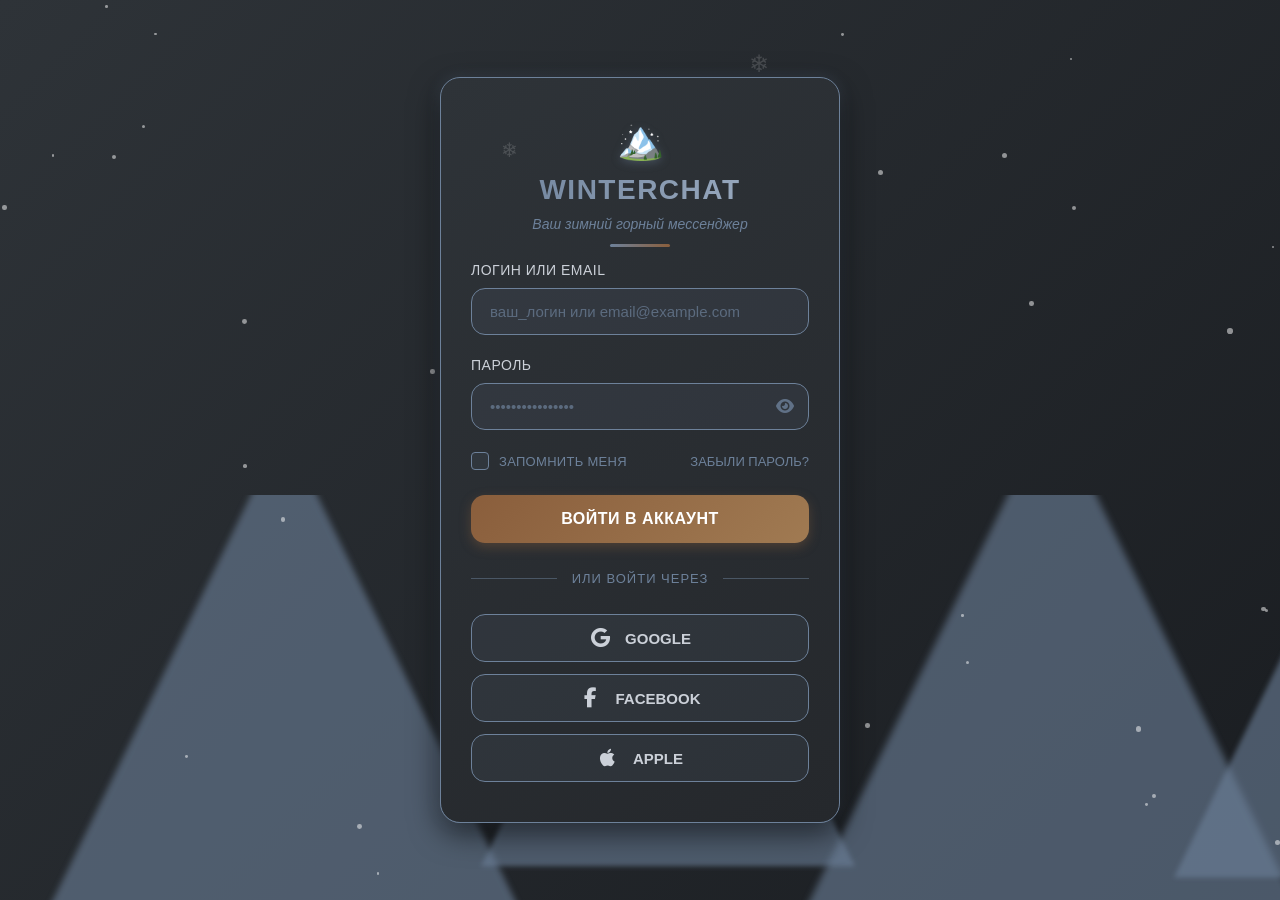
==== frontend/login.html @ 5ad44d59 "auth services" ====
<!DOCTYPE html>
<html lang="ru">
<head>
    <meta charset="UTF-8">
    <meta name="viewport" content="width=device-width, initial-scale=1.0">
    <title>Alpine Messenger - Вход</title>
    <style>
        * {
            margin: 0;
            padding: 0;
            box-sizing: border-box;
        }

        :root {
            --dark: #2E3338;      /* Тёмный фон */
            --mountain: #6D819A;  /* Серо-голубой (горы) */
            --wood: #8A5E3C;      /* Коричневый (дерево) */
            --frost: rgba(109, 129, 154, 0.1);
            --snow: rgba(255, 255, 255, 0.05);
        }

        body {
            font-family: 'Segoe UI', Tahoma, Geneva, Verdana, sans-serif;
            background: linear-gradient(135deg, var(--dark), #1a1d21);
            color: white;
            min-height: 100vh;
            display: flex;
            align-items: center;
            justify-content: center;
            overflow: hidden;
            position: relative;
        }

        /* Снег */
        .snow {
            position: fixed;
            top: 0;
            left: 0;
            width: 100%;
            height: 100%;
            pointer-events: none;
            z-index: 1;
        }

        .snowflake {
            position: absolute;
            width: 5px;
            height: 5px;
            background: white;
            border-radius: 50%;
            opacity: 0.5;
            animation: fall linear infinite;
        }

        @keyframes fall {
            to {
                transform: translateY(100vh) rotate(360deg);
            }
        }

        /* Горы */
        .mountains {
            position: fixed;
            bottom: 0;
            left: 0;
            width: 100%;
            height: 45%;
            z-index: 0;
            overflow: hidden;
        }

        .mountain {
            position: absolute;
            bottom: 0;
            width: 0;
            height: 0;
            border-left: 220px solid transparent;
            border-right: 220px solid transparent;
            border-bottom: 450px solid var(--mountain);
            filter: blur(3px);
            opacity: 0.6;
            animation: float 10s ease-in-out infinite;
        }

        .mountain:nth-child(1) {
            left: 5%;
            animation-delay: 0s;
            transform: scale(1.1);
        }

        .mountain:nth-child(2) {
            left: 35%;
            animation-delay: 3s;
            transform: scale(0.85);
        }

        .mountain:nth-child(3) {
            left: 65%;
            animation-delay: 6s;
            transform: scale(1.2);
        }

        .mountain:nth-child(4) {
            left: 90%;
            animation-delay: 9s;
            transform: scale(0.9);
        }

        @keyframes float {
            0%, 100% { transform: translateY(0) scale(var(--scale)); }
            50% { transform: translateY(-25px) scale(var(--scale)); }
        }

        /* Форма логина */
        .login-container {
            width: 100%;
            max-width: 400px;
            background: linear-gradient(145deg, var(--dark), #25282c);
            backdrop-filter: blur(8px);
            border-radius: 20px;
            padding: 40px 30px;
            box-shadow: 0 10px 30px rgba(0, 0, 0, 0.6),
                        0 0 15px rgba(109, 129, 154, 0.3);
            border: 1px solid var(--mountain);
            position: relative;
            z-index: 10;
            animation: slideUp 0.6s ease-out;
        }

        @keyframes slideUp {
            from {
                opacity: 0;
                transform: translateY(30px);
            }
            to {
                opacity: 1;
                transform: translateY(0);
            }
        }

        .login-header {
            text-align: center;
            margin-bottom: 30px;
            position: relative;
        }

        .login-header::after {
            content: '';
            position: absolute;
            bottom: -15px;
            left: 50%;
            transform: translateX(-50%);
            width: 60px;
            height: 3px;
            background: linear-gradient(90deg, var(--mountain), var(--wood));
            border-radius: 3px;
        }

        .logo {
            font-size: 38px;
            margin-bottom: 12px;
            color: white;
            text-shadow: 0 2px 10px rgba(109, 129, 154, 0.4);
            animation: snowflakeFloat 5s ease-in-out infinite;
        }

        @keyframes snowflakeFloat {
            0%, 100% { transform: translateY(0) rotate(0deg); }
            50% { transform: translateY(-8px) rotate(8deg); }
        }

        .logo-text {
            font-size: 28px;
            font-weight: 700;
            letter-spacing: 1.5px;
            background: linear-gradient(90deg, var(--mountain), #a0b0c5);
            -webkit-background-clip: text;
            -webkit-text-fill-color: transparent;
            background-clip: text;
        }

        .subtitle {
            color: var(--mountain);
            font-size: 14px;
            margin-top: 10px;
            font-style: italic;
        }

        .form-group {
            margin-bottom: 22px;
        }

        .form-group label {
            display: block;
            margin-bottom: 10px;
            font-weight: 500;
            font-size: 14px;
            color: #cbd0d8;
            letter-spacing: 0.5px;
        }

        .form-control {
            width: 100%;
            padding: 14px 18px;
            border: 1px solid var(--mountain);
            border-radius: 14px;
            background: var(--frost);
            color: white;
            font-size: 15px;
            outline: none;
            transition: all 0.3s ease;
        }

        .form-control:focus {
            background: rgba(109, 129, 154, 0.15);
            border-color: #a0b0c5;
            box-shadow: 0 0 0 3px rgba(109, 129, 154, 0.2);
        }

        .form-control::placeholder {
            color: var(--mountain);
            opacity: 0.7;
        }

        .remember-forgot {
            display: flex;
            justify-content: space-between;
            align-items: center;
            margin-bottom: 25px;
            font-size: 13px;
        }

        .remember-me {
            display: flex;
            align-items: center;
            gap: 10px;
            cursor: pointer;
        }

        .checkbox {
            width: 18px;
            height: 18px;
            border-radius: 4px;
            background: var(--frost);
            border: 1px solid var(--mountain);
            display: flex;
            align-items: center;
            justify-content: center;
            cursor: pointer;
            transition: all 0.2s ease;
        }

        .checkbox.checked {
            background: var(--wood);
            border-color: var(--wood);
        }

        .checkbox.checked::after {
            content: '✓';
            color: white;
            font-size: 12px;
            font-weight: bold;
        }

        .forgot-password {
            color: var(--mountain);
            text-decoration: none;
            transition: color 0.3s ease;
            font-size: 13px;
        }

        .forgot-password:hover {
            color: #a0b0c5;
        }

        .login-btn {
            width: 100%;
            padding: 15px;
            border: none;
            border-radius: 14px;
            background: linear-gradient(135deg, var(--wood), #a07a52);
            color: white;
            font-size: 16px;
            font-weight: 600;
            cursor: pointer;
            transition: all 0.3s ease;
            position: relative;
            overflow: hidden;
            box-shadow: 0 4px 12px rgba(138, 94, 60, 0.4);
            letter-spacing: 0.5px;
        }

        .login-btn:hover {
            background: linear-gradient(135deg, #9a6a45, #b08a60);
            transform: translateY(-2px);
            box-shadow: 0 6px 16px rgba(138, 94, 60, 0.6);
        }

        .login-btn:active {
            transform: translateY(0);
        }

        .login-btn:disabled {
            opacity: 0.7;
            cursor: not-allowed;
            transform: none;
        }

        .divider {
            display: flex;
            align-items: center;
            gap: 15px;
            margin: 28px 0;
            position: relative;
        }

        .divider::before,
        .divider::after {
            content: '';
            flex: 1;
            height: 1px;
            background: var(--mountain);
            opacity: 0.5;
        }

        .divider-text {
            color: var(--mountain);
            font-size: 13px;
            font-weight: 500;
            letter-spacing: 1px;
        }

        .social-login {
            display: flex;
            flex-direction: column;
            gap: 12px;
        }

        .social-btn {
            display: flex;
            align-items: center;
            justify-content: center;
            gap: 14px;
            padding: 13px;
            border-radius: 14px;
            border: 1px solid var(--mountain);
            background: var(--frost);
            color: #cbd0d8;
            font-weight: 600;
            cursor: pointer;
            transition: all 0.3s ease;
            font-size: 15px;
        }

        .social-btn:hover {
            background: rgba(109, 129, 154, 0.2);
            color: white;
            transform: translateY(-2px);
            border-color: #a0b0c5;
        }

        .social-btn i {
            font-size: 20px;
            width: 22px;
            text-align: center;
        }

        .snowflake-deco {
            position: absolute;
            font-size: 20px;
            opacity: 0.15;
            pointer-events: none;
            z-index: 0;
            animation: float 8s ease-in-out infinite;
        }

        .snowflake-deco:nth-child(1) {
            top: 20px;
            left: 30px;
            animation-delay: 0s;
        }

        .snowflake-deco:nth-child(2) {
            bottom: 40px;
            right: 40px;
            animation-delay: 3s;
            font-size: 24px;
        }

        @keyframes float {
            0%, 100% { transform: translateY(0) rotate(0deg); }
            50% { transform: translateY(-15px) rotate(15deg); }
        }

        @media (max-width: 480px) {
            .login-container {
                max-width: 95%;
                padding: 30px 20px;
                margin: 15px;
            }
            
            .logo {
                font-size: 32px;
            }
            
            .logo-text {
                font-size: 24px;
            }
            
            .mountain {
                border-left: 140px solid transparent;
                border-right: 140px solid transparent;
                border-bottom: 280px solid var(--mountain);
            }
        }
    </style>
    <link rel="stylesheet" href="https://cdnjs.cloudflare.com/ajax/libs/font-awesome/6.4.0/css/all.min.css">
</head>
<body>
    <div class="snow" id="snow"></div>
    <div class="mountains">
        <div class="mountain" style="--scale: 1.1"></div>
        <div class="mountain" style="--scale: 0.85"></div>
        <div class="mountain" style="--scale: 1.2"></div>
        <div class="mountain" style="--scale: 0.9"></div>
    </div>

    <div class="login-container">
        <div style="position: relative; z-index: 2;">
            <div class="snowflake-deco">❄</div>
            <div class="snowflake-deco">❄</div>
        </div>
        
        <div class="login-header">
            <div class="logo">🏔️</div>
            <div class="logo-text">WINTERCHAT</div>
            <div class="subtitle">Ваш зимний горный мессенджер</div>
        </div>

<form id="loginForm">            
    <div class="form-group">
                <label for="username">ЛОГИН ИЛИ EMAIL</label>
                <input 
                    type="text" 
                    id="username" 
                    class="form-control" 
                    placeholder="ваш_логин или email@example.com"
                    required
                >
            </div>

            <div class="form-group">
                <label for="password">ПАРОЛЬ</label>
                <div style="position: relative;">
                    <input type="password" id="password" class="form-control"  placeholder="••••••••••••••••" required>
                    <button 
                        type="button" 
                        style="position: absolute; right: 15px; top: 50%; transform: translateY(-50%); background: none; border: none; color: var(--mountain); cursor: pointer; font-size: 16px; opacity: 0.8;"
                        onclick="togglePassword()"
                    >
                        <i class="fas fa-eye"></i>
                    </button>
                </div>
            </div>

            <div class="remember-forgot">
                <div class="remember-me" onclick="toggleRemember()">
                    <div class="checkbox" id="rememberCheckbox"></div>
                    <span style="color: var(--mountain); font-size: 13px; letter-spacing: 0.3px;">ЗАПОМНИТЬ МЕНЯ</span>
                </div>
                <a href="#" class="forgot-password" onclick="forgotPassword(event)">ЗАБЫЛИ ПАРОЛЬ?</a>
            </div>

            <button type="submit" class="login-btn" id="loginButton">
                ВОЙТИ В АККАУНТ
            </button>
        </form>

        <div class="divider">
            <span class="divider-text">ИЛИ ВОЙТИ ЧЕРЕЗ</span>
        </div>

        <div class="social-login">
            <button class="social-btn" onclick="socialLogin('Google')">
                <i class="fab fa-google"></i>
                GOOGLE
            </button>
            <button class="social-btn" onclick="socialLogin('Facebook')">
                <i class="fab fa-facebook-f"></i>
                FACEBOOK
            </button>
            <button class="social-btn" onclick="socialLogin('Apple')">
                <i class="fab fa-apple"></i>
                APPLE
            </button>
        </div>
    </div>

<script>
    // ========================================
    // СОЗДАНИЕ СНЕЖИНОК
    // ========================================
    function createSnowflakes() {
        const snowContainer = document.getElementById('snow');
        const snowflakeCount = 50;
        
        for (let i = 0; i < snowflakeCount; i++) {
            const snowflake = document.createElement('div');
            snowflake.classList.add('snowflake');
            
            const size = Math.random() * 4 + 2;
            snowflake.style.width = `${size}px`;
            snowflake.style.height = `${size}px`;
            
            snowflake.style.left = `${Math.random() * 100}%`;
            snowflake.style.top = `${Math.random() * 100}%`;
            
            const duration = Math.random() * 12 + 6;
            snowflake.style.animationDuration = `${duration}s`;
            
            const delay = Math.random() * 5;
            snowflake.style.animationDelay = `${delay}s`;
            
            snowContainer.appendChild(snowflake);
        }
    }

    // ========================================
    // ПОКАЗАТЬ/СКРЫТЬ ПАРОЛЬ
    // ========================================
    function togglePassword() {
        const input = document.getElementById('password');
        const button = event.currentTarget;
        const icon = button.querySelector('i');
        
        if (input.type === 'password') {
            input.type = 'text';
            icon.className = 'fas fa-eye-slash';
        } else {
            input.type = 'password';
            icon.className = 'fas fa-eye';
        }
    }

    // ========================================
    // ЧЕКБОКС "ЗАПОМНИТЬ МЕНЯ"
    // ========================================
    function toggleRemember() {
        const checkbox = document.getElementById('rememberCheckbox');
        checkbox.classList.toggle('checked');
    }

    // ========================================
    // ЗАБЫЛИ ПАРОЛЬ
    // ========================================
    function forgotPassword(e) {
        e.preventDefault();
        alert('Функция восстановления пароля будет доступна позже.');
    }

    // ========================================
    // СОЦИАЛЬНЫЙ ВХОД
    // ========================================
    function socialLogin(provider) {
        alert(`Вход через ${provider} пока не реализован.`);
    }

    // ========================================
    // ОБРАБОТКА ОТПРАВКИ ФОРМЫ 
    // ========================================
    document.getElementById('loginForm').addEventListener('submit', async function(e) {
        e.preventDefault();
        
        console.log('🚀 Форма отправлена');
        
        // Собираем данные формы
        const usernameInput = document.getElementById('username');
        const passwordInput = document.getElementById('password');
        
        const username = usernameInput.value.trim();
        const password = passwordInput.value;

        console.log('📧 Username (до валидации):', username);
        console.log('🔒 Password length (до валидации):', password.length);
        console.log('🔒 Password (до валидации):', password);

        // Валидация на клиенте
        if (!username) {
            alert('⚠️ Пожалуйста, введите логин или email');
            return;
        }
        
        if (!password) {
            alert('⚠️ Пожалуйста, введите пароль');
            return;
        }
        
        if (password.length < 4) {
            alert('⚠️ Пароль должен быть не менее 4 символов');
            return;
        }

        // Визуальная обратная связь
        const btn = document.getElementById('loginButton');
        const originalText = btn.innerHTML;
        btn.innerHTML = '❄ Выполняется вход...';
        btn.disabled = true;

        try {
            // Определяем, это email или username
            const emailRegex = /^[^\s@]+@[^\s@]+\.[^\s@]+$/;
            const isEmail = emailRegex.test(username);
            
            // Формируем данные для отправки
        const formData = {
            identifier: username,
            password: password
            };

            console.log('📤 Отправляем данные на сервер:', formData);
            console.log('📤 JSON строка:', JSON.stringify(formData));

            // Отправляем запрос
            const response = await fetch('http://localhost:8080/api/login', {
                method: 'POST',
                headers: {
                    'Content-Type': 'application/json',
                },
                body: JSON.stringify(formData)
            });

            console.log('📥 Ответ от сервера - статус:', response.status);
            console.log('📥 Ответ от сервера - headers:', Object.fromEntries(response.headers.entries()));

            if (!response.ok) {
                const errorText = await response.text();
                console.error('❌ Текст ошибки от сервера:', errorText);
                
                let errorMessage = `Ошибка ${response.status}`;
                try {
                    const errorData = JSON.parse(errorText);
                    errorMessage = errorData.message || errorMessage;
                } catch (e) {
                    // Если не JSON, используем текст как есть
                    errorMessage = errorText || errorMessage;
                }
                
                throw new Error(errorMessage);
            }

            const result = await response.json();
            console.log('✅ Успешный ответ:', result);
            
            //  УСПЕШНАЯ АВТОРИЗАЦИЯ
            if (result.token) {
                console.log('🔑 Токен получен, сохраняем в localStorage');
                localStorage.setItem('auth_token', result.token);
                
                btn.innerHTML = '✓ Успешно!';
                
                // Редирект через 1 секунду
                setTimeout(() => {
                    console.log('🔄 Редирект на dashboard.html');
                    window.location.href = '/dashboard.html';
                }, 1000);
            } else {
                throw new Error('Сервер не вернул токен');
            }

        } catch (error) {
            //  ОШИБКА
            console.error(' Ошибка входа:', error);
            console.error(' Стек ошибки:', error.stack);
            alert(` Ошибка входа: ${error.message}`);
            
            // Восстанавливаем кнопку
            setTimeout(() => {
                btn.innerHTML = originalText;
                btn.disabled = false;
            }, 2000);
        }
    });

    // ========================================
    // ИНИЦИАЛИЗАЦИЯ
    // ========================================
    window.onload = () => {
        console.log('🏠 Страница загружена');
        createSnowflakes();
        
        // Enter для отправки формы
        document.getElementById('password').addEventListener('keypress', (e) => {
            if (e.key === 'Enter') {
                console.log('⏎ Enter нажат, отправляем форму');
                document.getElementById('loginForm').requestSubmit();
            }
        });
    };
</script>
</body>
</html>
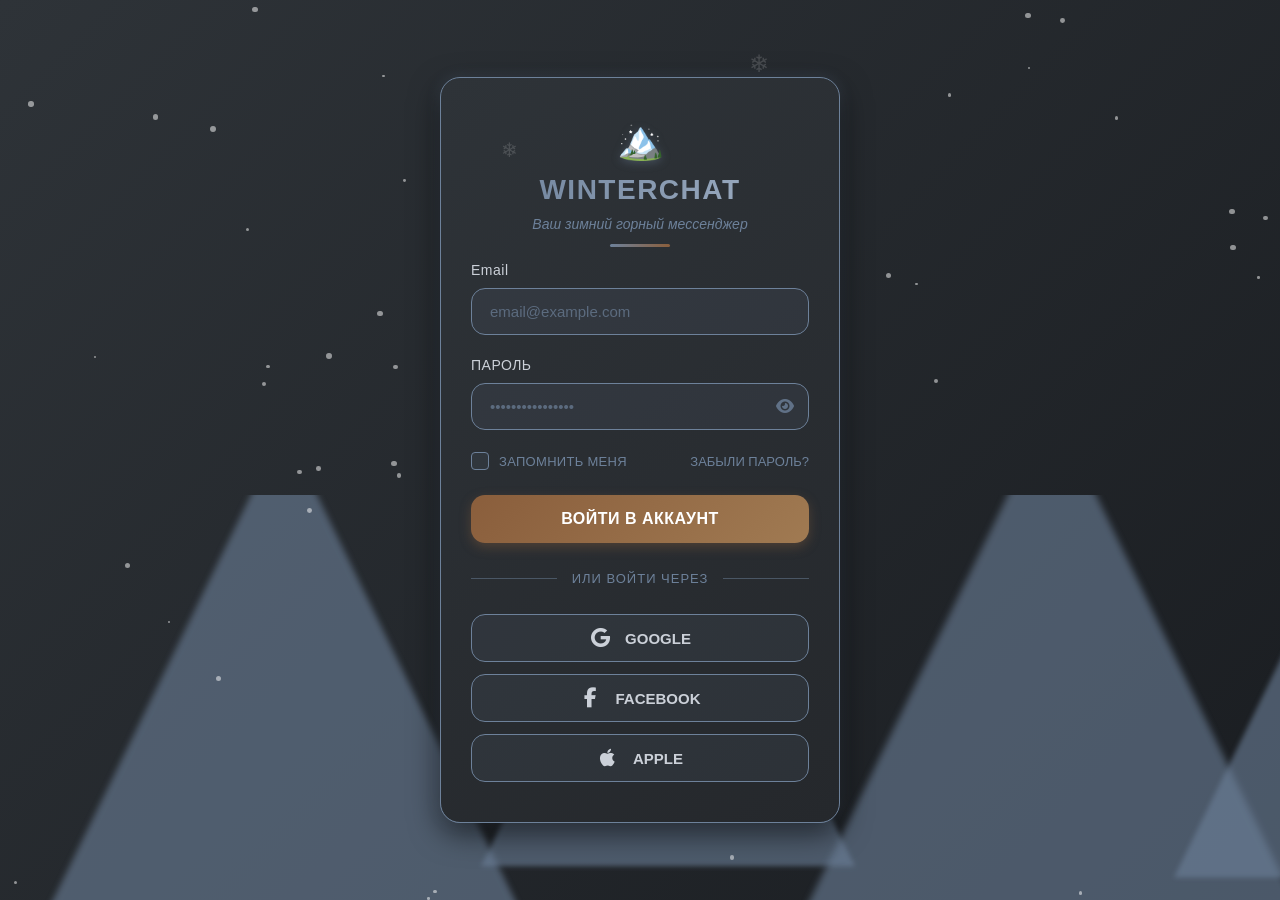
==== commit f09ed3b0: "make posts" ====
--- a/frontend/login.html
+++ b/frontend/login.html
@@ -439,12 +439,12 @@
 
 <form id="loginForm">            
     <div class="form-group">
-                <label for="username">ЛОГИН ИЛИ EMAIL</label>
+                <label for="username">Email</label>
                 <input 
                     type="text" 
                     id="username" 
                     class="form-control" 
-                    placeholder="ваш_логин или email@example.com"
+                    placeholder="email@example.com"
                     required
                 >
             </div>
@@ -656,9 +656,8 @@
                 console.log('🔑 Токен получен, сохраняем в localStorage');
                 localStorage.setItem('auth_token', result.token);
                 
-                btn.innerHTML = '✓ Успешно!';
+                btn.innerHTML = 'Успешно!';
                 
-                // Редирект через 1 секунду
                 setTimeout(() => {
                     console.log('🔄 Редирект на dashboard.html');
                     window.location.href = '/dashboard.html';
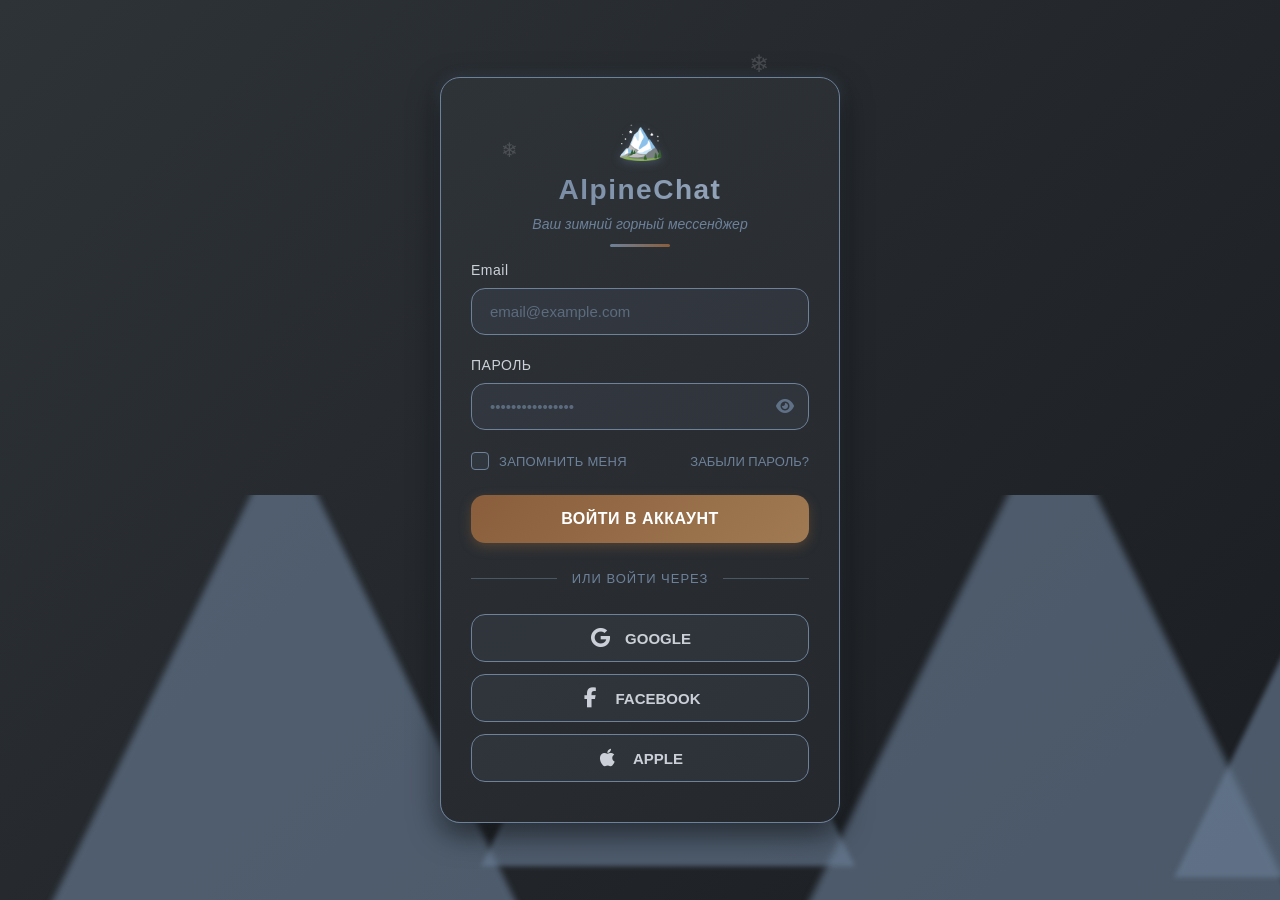
==== commit e10c493f: "Исправил ошибки изменения настроек" ====
--- a/frontend/login.html
+++ b/frontend/login.html
@@ -4,416 +4,7 @@
     <meta charset="UTF-8">
     <meta name="viewport" content="width=device-width, initial-scale=1.0">
     <title>Alpine Messenger - Вход</title>
-    <style>
-        * {
-            margin: 0;
-            padding: 0;
-            box-sizing: border-box;
-        }
-
-        :root {
-            --dark: #2E3338;      /* Тёмный фон */
-            --mountain: #6D819A;  /* Серо-голубой (горы) */
-            --wood: #8A5E3C;      /* Коричневый (дерево) */
-            --frost: rgba(109, 129, 154, 0.1);
-            --snow: rgba(255, 255, 255, 0.05);
-        }
-
-        body {
-            font-family: 'Segoe UI', Tahoma, Geneva, Verdana, sans-serif;
-            background: linear-gradient(135deg, var(--dark), #1a1d21);
-            color: white;
-            min-height: 100vh;
-            display: flex;
-            align-items: center;
-            justify-content: center;
-            overflow: hidden;
-            position: relative;
-        }
-
-        /* Снег */
-        .snow {
-            position: fixed;
-            top: 0;
-            left: 0;
-            width: 100%;
-            height: 100%;
-            pointer-events: none;
-            z-index: 1;
-        }
-
-        .snowflake {
-            position: absolute;
-            width: 5px;
-            height: 5px;
-            background: white;
-            border-radius: 50%;
-            opacity: 0.5;
-            animation: fall linear infinite;
-        }
-
-        @keyframes fall {
-            to {
-                transform: translateY(100vh) rotate(360deg);
-            }
-        }
-
-        /* Горы */
-        .mountains {
-            position: fixed;
-            bottom: 0;
-            left: 0;
-            width: 100%;
-            height: 45%;
-            z-index: 0;
-            overflow: hidden;
-        }
-
-        .mountain {
-            position: absolute;
-            bottom: 0;
-            width: 0;
-            height: 0;
-            border-left: 220px solid transparent;
-            border-right: 220px solid transparent;
-            border-bottom: 450px solid var(--mountain);
-            filter: blur(3px);
-            opacity: 0.6;
-            animation: float 10s ease-in-out infinite;
-        }
-
-        .mountain:nth-child(1) {
-            left: 5%;
-            animation-delay: 0s;
-            transform: scale(1.1);
-        }
-
-        .mountain:nth-child(2) {
-            left: 35%;
-            animation-delay: 3s;
-            transform: scale(0.85);
-        }
-
-        .mountain:nth-child(3) {
-            left: 65%;
-            animation-delay: 6s;
-            transform: scale(1.2);
-        }
-
-        .mountain:nth-child(4) {
-            left: 90%;
-            animation-delay: 9s;
-            transform: scale(0.9);
-        }
-
-        @keyframes float {
-            0%, 100% { transform: translateY(0) scale(var(--scale)); }
-            50% { transform: translateY(-25px) scale(var(--scale)); }
-        }
-
-        /* Форма логина */
-        .login-container {
-            width: 100%;
-            max-width: 400px;
-            background: linear-gradient(145deg, var(--dark), #25282c);
-            backdrop-filter: blur(8px);
-            border-radius: 20px;
-            padding: 40px 30px;
-            box-shadow: 0 10px 30px rgba(0, 0, 0, 0.6),
-                        0 0 15px rgba(109, 129, 154, 0.3);
-            border: 1px solid var(--mountain);
-            position: relative;
-            z-index: 10;
-            animation: slideUp 0.6s ease-out;
-        }
-
-        @keyframes slideUp {
-            from {
-                opacity: 0;
-                transform: translateY(30px);
-            }
-            to {
-                opacity: 1;
-                transform: translateY(0);
-            }
-        }
-
-        .login-header {
-            text-align: center;
-            margin-bottom: 30px;
-            position: relative;
-        }
-
-        .login-header::after {
-            content: '';
-            position: absolute;
-            bottom: -15px;
-            left: 50%;
-            transform: translateX(-50%);
-            width: 60px;
-            height: 3px;
-            background: linear-gradient(90deg, var(--mountain), var(--wood));
-            border-radius: 3px;
-        }
-
-        .logo {
-            font-size: 38px;
-            margin-bottom: 12px;
-            color: white;
-            text-shadow: 0 2px 10px rgba(109, 129, 154, 0.4);
-            animation: snowflakeFloat 5s ease-in-out infinite;
-        }
-
-        @keyframes snowflakeFloat {
-            0%, 100% { transform: translateY(0) rotate(0deg); }
-            50% { transform: translateY(-8px) rotate(8deg); }
-        }
-
-        .logo-text {
-            font-size: 28px;
-            font-weight: 700;
-            letter-spacing: 1.5px;
-            background: linear-gradient(90deg, var(--mountain), #a0b0c5);
-            -webkit-background-clip: text;
-            -webkit-text-fill-color: transparent;
-            background-clip: text;
-        }
-
-        .subtitle {
-            color: var(--mountain);
-            font-size: 14px;
-            margin-top: 10px;
-            font-style: italic;
-        }
-
-        .form-group {
-            margin-bottom: 22px;
-        }
-
-        .form-group label {
-            display: block;
-            margin-bottom: 10px;
-            font-weight: 500;
-            font-size: 14px;
-            color: #cbd0d8;
-            letter-spacing: 0.5px;
-        }
-
-        .form-control {
-            width: 100%;
-            padding: 14px 18px;
-            border: 1px solid var(--mountain);
-            border-radius: 14px;
-            background: var(--frost);
-            color: white;
-            font-size: 15px;
-            outline: none;
-            transition: all 0.3s ease;
-        }
-
-        .form-control:focus {
-            background: rgba(109, 129, 154, 0.15);
-            border-color: #a0b0c5;
-            box-shadow: 0 0 0 3px rgba(109, 129, 154, 0.2);
-        }
-
-        .form-control::placeholder {
-            color: var(--mountain);
-            opacity: 0.7;
-        }
-
-        .remember-forgot {
-            display: flex;
-            justify-content: space-between;
-            align-items: center;
-            margin-bottom: 25px;
-            font-size: 13px;
-        }
-
-        .remember-me {
-            display: flex;
-            align-items: center;
-            gap: 10px;
-            cursor: pointer;
-        }
-
-        .checkbox {
-            width: 18px;
-            height: 18px;
-            border-radius: 4px;
-            background: var(--frost);
-            border: 1px solid var(--mountain);
-            display: flex;
-            align-items: center;
-            justify-content: center;
-            cursor: pointer;
-            transition: all 0.2s ease;
-        }
-
-        .checkbox.checked {
-            background: var(--wood);
-            border-color: var(--wood);
-        }
-
-        .checkbox.checked::after {
-            content: '✓';
-            color: white;
-            font-size: 12px;
-            font-weight: bold;
-        }
-
-        .forgot-password {
-            color: var(--mountain);
-            text-decoration: none;
-            transition: color 0.3s ease;
-            font-size: 13px;
-        }
-
-        .forgot-password:hover {
-            color: #a0b0c5;
-        }
-
-        .login-btn {
-            width: 100%;
-            padding: 15px;
-            border: none;
-            border-radius: 14px;
-            background: linear-gradient(135deg, var(--wood), #a07a52);
-            color: white;
-            font-size: 16px;
-            font-weight: 600;
-            cursor: pointer;
-            transition: all 0.3s ease;
-            position: relative;
-            overflow: hidden;
-            box-shadow: 0 4px 12px rgba(138, 94, 60, 0.4);
-            letter-spacing: 0.5px;
-        }
-
-        .login-btn:hover {
-            background: linear-gradient(135deg, #9a6a45, #b08a60);
-            transform: translateY(-2px);
-            box-shadow: 0 6px 16px rgba(138, 94, 60, 0.6);
-        }
-
-        .login-btn:active {
-            transform: translateY(0);
-        }
-
-        .login-btn:disabled {
-            opacity: 0.7;
-            cursor: not-allowed;
-            transform: none;
-        }
-
-        .divider {
-            display: flex;
-            align-items: center;
-            gap: 15px;
-            margin: 28px 0;
-            position: relative;
-        }
-
-        .divider::before,
-        .divider::after {
-            content: '';
-            flex: 1;
-            height: 1px;
-            background: var(--mountain);
-            opacity: 0.5;
-        }
-
-        .divider-text {
-            color: var(--mountain);
-            font-size: 13px;
-            font-weight: 500;
-            letter-spacing: 1px;
-        }
-
-        .social-login {
-            display: flex;
-            flex-direction: column;
-            gap: 12px;
-        }
-
-        .social-btn {
-            display: flex;
-            align-items: center;
-            justify-content: center;
-            gap: 14px;
-            padding: 13px;
-            border-radius: 14px;
-            border: 1px solid var(--mountain);
-            background: var(--frost);
-            color: #cbd0d8;
-            font-weight: 600;
-            cursor: pointer;
-            transition: all 0.3s ease;
-            font-size: 15px;
-        }
-
-        .social-btn:hover {
-            background: rgba(109, 129, 154, 0.2);
-            color: white;
-            transform: translateY(-2px);
-            border-color: #a0b0c5;
-        }
-
-        .social-btn i {
-            font-size: 20px;
-            width: 22px;
-            text-align: center;
-        }
-
-        .snowflake-deco {
-            position: absolute;
-            font-size: 20px;
-            opacity: 0.15;
-            pointer-events: none;
-            z-index: 0;
-            animation: float 8s ease-in-out infinite;
-        }
-
-        .snowflake-deco:nth-child(1) {
-            top: 20px;
-            left: 30px;
-            animation-delay: 0s;
-        }
-
-        .snowflake-deco:nth-child(2) {
-            bottom: 40px;
-            right: 40px;
-            animation-delay: 3s;
-            font-size: 24px;
-        }
-
-        @keyframes float {
-            0%, 100% { transform: translateY(0) rotate(0deg); }
-            50% { transform: translateY(-15px) rotate(15deg); }
-        }
-
-        @media (max-width: 480px) {
-            .login-container {
-                max-width: 95%;
-                padding: 30px 20px;
-                margin: 15px;
-            }
-            
-            .logo {
-                font-size: 32px;
-            }
-            
-            .logo-text {
-                font-size: 24px;
-            }
-            
-            .mountain {
-                border-left: 140px solid transparent;
-                border-right: 140px solid transparent;
-                border-bottom: 280px solid var(--mountain);
-            }
-        }
-    </style>
+<link rel="stylesheet" href="static/css/login.css">   
     <link rel="stylesheet" href="https://cdnjs.cloudflare.com/ajax/libs/font-awesome/6.4.0/css/all.min.css">
 </head>
 <body>
@@ -433,7 +24,7 @@
         
         <div class="login-header">
             <div class="logo">🏔️</div>
-            <div class="logo-text">WINTERCHAT</div>
+            <div class="logo-text">AlpineChat</div>
             <div class="subtitle">Ваш зимний горный мессенджер</div>
         </div>
 
@@ -496,205 +87,6 @@
         </div>
     </div>
 
-<script>
-    // ========================================
-    // СОЗДАНИЕ СНЕЖИНОК
-    // ========================================
-    function createSnowflakes() {
-        const snowContainer = document.getElementById('snow');
-        const snowflakeCount = 50;
-        
-        for (let i = 0; i < snowflakeCount; i++) {
-            const snowflake = document.createElement('div');
-            snowflake.classList.add('snowflake');
-            
-            const size = Math.random() * 4 + 2;
-            snowflake.style.width = `${size}px`;
-            snowflake.style.height = `${size}px`;
-            
-            snowflake.style.left = `${Math.random() * 100}%`;
-            snowflake.style.top = `${Math.random() * 100}%`;
-            
-            const duration = Math.random() * 12 + 6;
-            snowflake.style.animationDuration = `${duration}s`;
-            
-            const delay = Math.random() * 5;
-            snowflake.style.animationDelay = `${delay}s`;
-            
-            snowContainer.appendChild(snowflake);
-        }
-    }
-
-    // ========================================
-    // ПОКАЗАТЬ/СКРЫТЬ ПАРОЛЬ
-    // ========================================
-    function togglePassword() {
-        const input = document.getElementById('password');
-        const button = event.currentTarget;
-        const icon = button.querySelector('i');
-        
-        if (input.type === 'password') {
-            input.type = 'text';
-            icon.className = 'fas fa-eye-slash';
-        } else {
-            input.type = 'password';
-            icon.className = 'fas fa-eye';
-        }
-    }
-
-    // ========================================
-    // ЧЕКБОКС "ЗАПОМНИТЬ МЕНЯ"
-    // ========================================
-    function toggleRemember() {
-        const checkbox = document.getElementById('rememberCheckbox');
-        checkbox.classList.toggle('checked');
-    }
-
-    // ========================================
-    // ЗАБЫЛИ ПАРОЛЬ
-    // ========================================
-    function forgotPassword(e) {
-        e.preventDefault();
-        alert('Функция восстановления пароля будет доступна позже.');
-    }
-
-    // ========================================
-    // СОЦИАЛЬНЫЙ ВХОД
-    // ========================================
-    function socialLogin(provider) {
-        alert(`Вход через ${provider} пока не реализован.`);
-    }
-
-    // ========================================
-    // ОБРАБОТКА ОТПРАВКИ ФОРМЫ 
-    // ========================================
-    document.getElementById('loginForm').addEventListener('submit', async function(e) {
-        e.preventDefault();
-        
-        console.log('🚀 Форма отправлена');
-        
-        // Собираем данные формы
-        const usernameInput = document.getElementById('username');
-        const passwordInput = document.getElementById('password');
-        
-        const username = usernameInput.value.trim();
-        const password = passwordInput.value;
-
-        console.log('📧 Username (до валидации):', username);
-        console.log('🔒 Password length (до валидации):', password.length);
-        console.log('🔒 Password (до валидации):', password);
-
-        // Валидация на клиенте
-        if (!username) {
-            alert('⚠️ Пожалуйста, введите логин или email');
-            return;
-        }
-        
-        if (!password) {
-            alert('⚠️ Пожалуйста, введите пароль');
-            return;
-        }
-        
-        if (password.length < 4) {
-            alert('⚠️ Пароль должен быть не менее 4 символов');
-            return;
-        }
-
-        // Визуальная обратная связь
-        const btn = document.getElementById('loginButton');
-        const originalText = btn.innerHTML;
-        btn.innerHTML = '❄ Выполняется вход...';
-        btn.disabled = true;
-
-        try {
-            // Определяем, это email или username
-            const emailRegex = /^[^\s@]+@[^\s@]+\.[^\s@]+$/;
-            const isEmail = emailRegex.test(username);
-            
-            // Формируем данные для отправки
-        const formData = {
-            identifier: username,
-            password: password
-            };
-
-            console.log('📤 Отправляем данные на сервер:', formData);
-            console.log('📤 JSON строка:', JSON.stringify(formData));
-
-            // Отправляем запрос
-            const response = await fetch('http://localhost:8080/api/login', {
-                method: 'POST',
-                headers: {
-                    'Content-Type': 'application/json',
-                },
-                body: JSON.stringify(formData)
-            });
-
-            console.log('📥 Ответ от сервера - статус:', response.status);
-            console.log('📥 Ответ от сервера - headers:', Object.fromEntries(response.headers.entries()));
-
-            if (!response.ok) {
-                const errorText = await response.text();
-                console.error('❌ Текст ошибки от сервера:', errorText);
-                
-                let errorMessage = `Ошибка ${response.status}`;
-                try {
-                    const errorData = JSON.parse(errorText);
-                    errorMessage = errorData.message || errorMessage;
-                } catch (e) {
-                    // Если не JSON, используем текст как есть
-                    errorMessage = errorText || errorMessage;
-                }
-                
-                throw new Error(errorMessage);
-            }
-
-            const result = await response.json();
-            console.log('✅ Успешный ответ:', result);
-            
-            //  УСПЕШНАЯ АВТОРИЗАЦИЯ
-            if (result.token) {
-                console.log('🔑 Токен получен, сохраняем в localStorage');
-                localStorage.setItem('auth_token', result.token);
-                
-                btn.innerHTML = 'Успешно!';
-                
-                setTimeout(() => {
-                    console.log('🔄 Редирект на dashboard.html');
-                    window.location.href = '/dashboard.html';
-                }, 1000);
-            } else {
-                throw new Error('Сервер не вернул токен');
-            }
-
-        } catch (error) {
-            //  ОШИБКА
-            console.error(' Ошибка входа:', error);
-            console.error(' Стек ошибки:', error.stack);
-            alert(` Ошибка входа: ${error.message}`);
-            
-            // Восстанавливаем кнопку
-            setTimeout(() => {
-                btn.innerHTML = originalText;
-                btn.disabled = false;
-            }, 2000);
-        }
-    });
-
-    // ========================================
-    // ИНИЦИАЛИЗАЦИЯ
-    // ========================================
-    window.onload = () => {
-        console.log('🏠 Страница загружена');
-        createSnowflakes();
-        
-        // Enter для отправки формы
-        document.getElementById('password').addEventListener('keypress', (e) => {
-            if (e.key === 'Enter') {
-                console.log('⏎ Enter нажат, отправляем форму');
-                document.getElementById('loginForm').requestSubmit();
-            }
-        });
-    };
-</script>
+<script src="/static/js/login.js"></script>
 </body>
 </html>
--- a/frontend/static/css/login.css
+++ b/frontend/static/css/login.css
@@ -0,0 +1,408 @@
+        * {
+            margin: 0;
+            padding: 0;
+            box-sizing: border-box;
+        }
+
+        :root {
+            --dark: #2E3338;      /* Тёмный фон */
+            --mountain: #6D819A;  /* Серо-голубой (горы) */
+            --wood: #8A5E3C;      /* Коричневый (дерево) */
+            --frost: rgba(109, 129, 154, 0.1);
+            --snow: rgba(255, 255, 255, 0.05);
+        }
+
+        body {
+            font-family: 'Segoe UI', Tahoma, Geneva, Verdana, sans-serif;
+            background: linear-gradient(135deg, var(--dark), #1a1d21);
+            color: white;
+            min-height: 100vh;
+            display: flex;
+            align-items: center;
+            justify-content: center;
+            overflow: hidden;
+            position: relative;
+        }
+
+        /* Снег */
+        .snow {
+            position: fixed;
+            top: 0;
+            left: 0;
+            width: 100%;
+            height: 100%;
+            pointer-events: none;
+            z-index: 1;
+        }
+
+        .snowflake {
+            position: absolute;
+            width: 5px;
+            height: 5px;
+            background: white;
+            border-radius: 50%;
+            opacity: 0.5;
+            animation: fall linear infinite;
+        }
+
+        @keyframes fall {
+            to {
+                transform: translateY(100vh) rotate(360deg);
+            }
+        }
+
+        /* Горы */
+        .mountains {
+            position: fixed;
+            bottom: 0;
+            left: 0;
+            width: 100%;
+            height: 45%;
+            z-index: 0;
+            overflow: hidden;
+        }
+
+        .mountain {
+            position: absolute;
+            bottom: 0;
+            width: 0;
+            height: 0;
+            border-left: 220px solid transparent;
+            border-right: 220px solid transparent;
+            border-bottom: 450px solid var(--mountain);
+            filter: blur(3px);
+            opacity: 0.6;
+            animation: float 10s ease-in-out infinite;
+        }
+
+        .mountain:nth-child(1) {
+            left: 5%;
+            animation-delay: 0s;
+            transform: scale(1.1);
+        }
+
+        .mountain:nth-child(2) {
+            left: 35%;
+            animation-delay: 3s;
+            transform: scale(0.85);
+        }
+
+        .mountain:nth-child(3) {
+            left: 65%;
+            animation-delay: 6s;
+            transform: scale(1.2);
+        }
+
+        .mountain:nth-child(4) {
+            left: 90%;
+            animation-delay: 9s;
+            transform: scale(0.9);
+        }
+
+        @keyframes float {
+            0%, 100% { transform: translateY(0) scale(var(--scale)); }
+            50% { transform: translateY(-25px) scale(var(--scale)); }
+        }
+
+        /* Форма логина */
+        .login-container {
+            width: 100%;
+            max-width: 400px;
+            background: linear-gradient(145deg, var(--dark), #25282c);
+            backdrop-filter: blur(8px);
+            border-radius: 20px;
+            padding: 40px 30px;
+            box-shadow: 0 10px 30px rgba(0, 0, 0, 0.6),
+                        0 0 15px rgba(109, 129, 154, 0.3);
+            border: 1px solid var(--mountain);
+            position: relative;
+            z-index: 10;
+            animation: slideUp 0.6s ease-out;
+        }
+
+        @keyframes slideUp {
+            from {
+                opacity: 0;
+                transform: translateY(30px);
+            }
+            to {
+                opacity: 1;
+                transform: translateY(0);
+            }
+        }
+
+        .login-header {
+            text-align: center;
+            margin-bottom: 30px;
+            position: relative;
+        }
+
+        .login-header::after {
+            content: '';
+            position: absolute;
+            bottom: -15px;
+            left: 50%;
+            transform: translateX(-50%);
+            width: 60px;
+            height: 3px;
+            background: linear-gradient(90deg, var(--mountain), var(--wood));
+            border-radius: 3px;
+        }
+
+        .logo {
+            font-size: 38px;
+            margin-bottom: 12px;
+            color: white;
+            text-shadow: 0 2px 10px rgba(109, 129, 154, 0.4);
+            animation: snowflakeFloat 5s ease-in-out infinite;
+        }
+
+        @keyframes snowflakeFloat {
+            0%, 100% { transform: translateY(0) rotate(0deg); }
+            50% { transform: translateY(-8px) rotate(8deg); }
+        }
+
+        .logo-text {
+            font-size: 28px;
+            font-weight: 700;
+            letter-spacing: 1.5px;
+            background: linear-gradient(90deg, var(--mountain), #a0b0c5);
+            -webkit-background-clip: text;
+            -webkit-text-fill-color: transparent;
+            background-clip: text;
+        }
+
+        .subtitle {
+            color: var(--mountain);
+            font-size: 14px;
+            margin-top: 10px;
+            font-style: italic;
+        }
+
+        .form-group {
+            margin-bottom: 22px;
+        }
+
+        .form-group label {
+            display: block;
+            margin-bottom: 10px;
+            font-weight: 500;
+            font-size: 14px;
+            color: #cbd0d8;
+            letter-spacing: 0.5px;
+        }
+
+        .form-control {
+            width: 100%;
+            padding: 14px 18px;
+            border: 1px solid var(--mountain);
+            border-radius: 14px;
+            background: var(--frost);
+            color: white;
+            font-size: 15px;
+            outline: none;
+            transition: all 0.3s ease;
+        }
+
+        .form-control:focus {
+            background: rgba(109, 129, 154, 0.15);
+            border-color: #a0b0c5;
+            box-shadow: 0 0 0 3px rgba(109, 129, 154, 0.2);
+        }
+
+        .form-control::placeholder {
+            color: var(--mountain);
+            opacity: 0.7;
+        }
+
+        .remember-forgot {
+            display: flex;
+            justify-content: space-between;
+            align-items: center;
+            margin-bottom: 25px;
+            font-size: 13px;
+        }
+
+        .remember-me {
+            display: flex;
+            align-items: center;
+            gap: 10px;
+            cursor: pointer;
+        }
+
+        .checkbox {
+            width: 18px;
+            height: 18px;
+            border-radius: 4px;
+            background: var(--frost);
+            border: 1px solid var(--mountain);
+            display: flex;
+            align-items: center;
+            justify-content: center;
+            cursor: pointer;
+            transition: all 0.2s ease;
+        }
+
+        .checkbox.checked {
+            background: var(--wood);
+            border-color: var(--wood);
+        }
+
+        .checkbox.checked::after {
+            content: '✓';
+            color: white;
+            font-size: 12px;
+            font-weight: bold;
+        }
+
+        .forgot-password {
+            color: var(--mountain);
+            text-decoration: none;
+            transition: color 0.3s ease;
+            font-size: 13px;
+        }
+
+        .forgot-password:hover {
+            color: #a0b0c5;
+        }
+
+        .login-btn {
+            width: 100%;
+            padding: 15px;
+            border: none;
+            border-radius: 14px;
+            background: linear-gradient(135deg, var(--wood), #a07a52);
+            color: white;
+            font-size: 16px;
+            font-weight: 600;
+            cursor: pointer;
+            transition: all 0.3s ease;
+            position: relative;
+            overflow: hidden;
+            box-shadow: 0 4px 12px rgba(138, 94, 60, 0.4);
+            letter-spacing: 0.5px;
+        }
+
+        .login-btn:hover {
+            background: linear-gradient(135deg, #9a6a45, #b08a60);
+            transform: translateY(-2px);
+            box-shadow: 0 6px 16px rgba(138, 94, 60, 0.6);
+        }
+
+        .login-btn:active {
+            transform: translateY(0);
+        }
+
+        .login-btn:disabled {
+            opacity: 0.7;
+            cursor: not-allowed;
+            transform: none;
+        }
+
+        .divider {
+            display: flex;
+            align-items: center;
+            gap: 15px;
+            margin: 28px 0;
+            position: relative;
+        }
+
+        .divider::before,
+        .divider::after {
+            content: '';
+            flex: 1;
+            height: 1px;
+            background: var(--mountain);
+            opacity: 0.5;
+        }
+
+        .divider-text {
+            color: var(--mountain);
+            font-size: 13px;
+            font-weight: 500;
+            letter-spacing: 1px;
+        }
+
+        .social-login {
+            display: flex;
+            flex-direction: column;
+            gap: 12px;
+        }
+
+        .social-btn {
+            display: flex;
+            align-items: center;
+            justify-content: center;
+            gap: 14px;
+            padding: 13px;
+            border-radius: 14px;
+            border: 1px solid var(--mountain);
+            background: var(--frost);
+            color: #cbd0d8;
+            font-weight: 600;
+            cursor: pointer;
+            transition: all 0.3s ease;
+            font-size: 15px;
+        }
+
+        .social-btn:hover {
+            background: rgba(109, 129, 154, 0.2);
+            color: white;
+            transform: translateY(-2px);
+            border-color: #a0b0c5;
+        }
+
+        .social-btn i {
+            font-size: 20px;
+            width: 22px;
+            text-align: center;
+        }
+
+        .snowflake-deco {
+            position: absolute;
+            font-size: 20px;
+            opacity: 0.15;
+            pointer-events: none;
+            z-index: 0;
+            animation: float 8s ease-in-out infinite;
+        }
+
+        .snowflake-deco:nth-child(1) {
+            top: 20px;
+            left: 30px;
+            animation-delay: 0s;
+        }
+
+        .snowflake-deco:nth-child(2) {
+            bottom: 40px;
+            right: 40px;
+            animation-delay: 3s;
+            font-size: 24px;
+        }
+
+        @keyframes float {
+            0%, 100% { transform: translateY(0) rotate(0deg); }
+            50% { transform: translateY(-15px) rotate(15deg); }
+        }
+
+        @media (max-width: 480px) {
+            .login-container {
+                max-width: 95%;
+                padding: 30px 20px;
+                margin: 15px;
+            }
+            
+            .logo {
+                font-size: 32px;
+            }
+            
+            .logo-text {
+                font-size: 24px;
+            }
+            
+            .mountain {
+                border-left: 140px solid transparent;
+                border-right: 140px solid transparent;
+                border-bottom: 280px solid var(--mountain);
+            }
+        }
